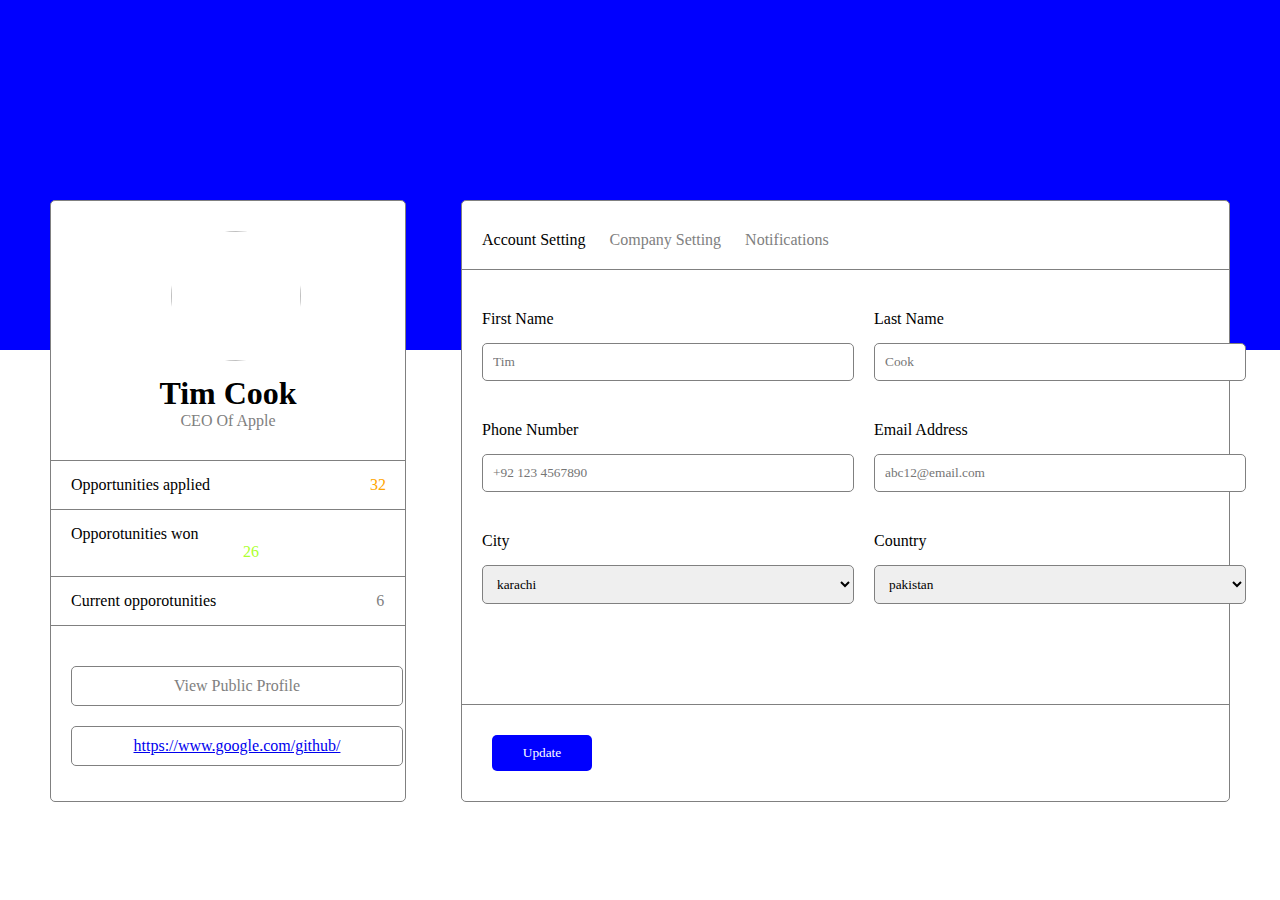
==== index-2.html @ 80619940 "detail cards" ====
<!DOCTYPE html>
<html lang="en">
<head>
    <meta charset="UTF-8">
    <meta http-equiv="X-UA-Compatible" content="IE=edge">
    <meta name="viewport" content="width=device-width, initial-scale=1.0">
    <title>Document</title>
    <link rel="stylesheet" href="./index-2.css">
</head>
<body>
    <div id="main">
        <div id="box-1">
            <img id="image" src="./../../../ganesh adwani/pictures/extra picture/img8.jpg">
            <h1 id="heading-1">tim cook</h1>
            <p id="p-1"><span id="span-1">ceo</span> of apple</p>
            <p id="p-2">Opportunities applied &nbsp;&nbsp;&nbsp;&nbsp;&nbsp;&nbsp;&nbsp;&nbsp;&nbsp;&nbsp;&nbsp;&nbsp;&nbsp;&nbsp;&nbsp;&nbsp;&nbsp;&nbsp;&nbsp;&nbsp;&nbsp;&nbsp;&nbsp;&nbsp;&nbsp;&nbsp;&nbsp;&nbsp;&nbsp;&nbsp;&nbsp;&nbsp;&nbsp;&nbsp;&nbsp;&nbsp;&nbsp;&nbsp;&nbsp;<span id="span-2">32</span></p>
            <p id="p-3">Opporotunities won &nbsp;&nbsp;&nbsp;&nbsp;&nbsp;&nbsp;&nbsp;&nbsp;&nbsp;&nbsp;&nbsp;&nbsp;&nbsp;&nbsp;&nbsp;&nbsp;&nbsp;&nbsp;&nbsp;&nbsp;&nbsp;&nbsp;&nbsp;&nbsp;&nbsp;&nbsp;&nbsp;&nbsp;&nbsp;&nbsp;&nbsp;&nbsp;&nbsp;&nbsp;&nbsp;&nbsp;&nbsp;&nbsp;&nbsp;&nbsp;&nbsp;&nbsp;&nbsp;<span id="span-3">26</span></p>
            <p id="p-4">Current opporotunities &nbsp;&nbsp;&nbsp;&nbsp;&nbsp;&nbsp;&nbsp;&nbsp;&nbsp;&nbsp;&nbsp;&nbsp;&nbsp;&nbsp;&nbsp;&nbsp;&nbsp;&nbsp;&nbsp;&nbsp;&nbsp;&nbsp;&nbsp;&nbsp;&nbsp;&nbsp;&nbsp;&nbsp;&nbsp;&nbsp;&nbsp;&nbsp;&nbsp;&nbsp;&nbsp;&nbsp;&nbsp;&nbsp;&nbsp;<span id="span-4">6</span></p>
            <p id="p-5">view public profile</p>
            <p id="p-6"><a href="https://www.google.com/search?q=github&oq=github&aqs=chrome..69i57j0i271.3972j0j15&sourceid=chrome&ie=UTF-8">https://www.google.com/github/</a></p>
        </div>
        <div id="box-2">
            <div id="header">
                <a id="a-1" href="./pages/Account Setting.html">account setting</a>
                <a id="a-2" href="./pages/Company Setting.html">company setting</a>
                <a id="a-2" href="./pages/Notifications.html">notifications</a>
            </div>
            <div id="body">
                <div id="body-1">
                    <div div="div-body-1">
                        <p id="p-7">first name</p>
                        <input placeholder="Tim" type="text">
                    </div>
                    <div id="div-body-2">
                        <p id="p-7">last name</p>
                        <input placeholder="Cook" type="text">
                    </div>
                </div>
                <div id="body-2">
                    <div>
                        <p id="p-7">phone number</p>
                        <input placeholder="+92 123 4567890" type="number">
                    </div>
                    <div>
                        <p id="p-7">email address</p>
                        <input placeholder="abc12@email.com" type="email">
                    </div>
                </div>
                <div id="body-3">
                    <div>
                        <p id="p-7">city</p>
                        <select>
                            <option>karachi</option>
                            <option>lahore</option>
                            <option>islambad</option>
                            <option>badin</option>
                            <option>multan</option>
                        </select>
                    </div>
                    <div>
                        <p id="p-7">country</p>
                        <select>
                            <option>pakistan</option>
                            <option>amrecia</option>
                            <option>india</option>
                            <option>china</option>
                            <option>dubai</option>
                        </select>
                    </div>
                </div>
            </div>
            <div id="last">
                <button>update</button>
            </div>
        </div>   
    </div>
</body>
</html>
---- index-2.css ----
*{
    padding: 0px;
    margin: 0px;
    font-family: roboto-medium;
}
@font-face {
    font-family: roboto-medium;
    src: url(./../../assinments-css/fonts/Roboto-Medium.ttf);
}
#main{
    background-color: blue;
    height: 150px;
    padding-top: 200px;
    padding-left: 50px;
    padding-right: 50px;
}
#box-1{
    background-color: white;
    border: 1px solid gray;
    border-radius: 5px;
    width: 30%;
    height: 600px;
    float: left;
}
#box-2{
    background-color: white;
    border: 1px solid gray;
    border-radius: 5px;
    width: 65%;
    height: 600px;
    float: right;
}
#image{
    width: 130px;
    height: 130px;
    border-radius: 100%;
    margin: 120px;
    margin-top: 30px;
    margin-bottom: 0px;
}
#heading-1{
    text-align: center;
    text-transform: capitalize;
    margin-top: 10px;
}
#span-1{
    text-transform: uppercase;
}
#p-1{
    text-transform: capitalize;
    text-align: center;
    color: gray;
}
#p-2{
    border: 1px solid gray;
    padding: 15px;
    padding-left: 20px;
    border-left: none;
    border-right: none;
    margin-top: 30px;
}
#p-3{
    padding: 15px;
    padding-left: 20px;
}
#p-4{
    padding: 15px;
    padding-left: 20px;
    border: 1px solid gray;
    border-left: none;
    border-right: none;
}
#p-5{
    color: gray;
    text-transform: capitalize;
    margin: 20px;
    padding: 10px;
    width: 310px;
    text-align: center;
    border: 1px solid gray;
    border-radius: 5px;
    margin-top: 40px;
}
#p-6{
    margin: 20px;
    padding: 10px;
    width: 310px;
    text-align: center;
    border: 1px solid gray;
    border-radius: 5px;
    text-decoration: none;
}
#span-2{
    color: orange;
}
#span-3{
    color: greenyellow;
}
#span-4{
    color: gray;
}
#header{
    border: 1px solid gray;
    border-top-left-radius: 5px;
    border-top-right-radius: 5px;
    border-top: none;
    border-left: none;
    border-right: none;
    padding-top: 30px;
    padding-bottom: 20px;
    padding-left: 20px;
}
#a-1{
    text-transform: capitalize;
    margin-top: 30px;
    margin-right: 20px;
    color: black;
    text-decoration: none;
}
#a-2{
    text-transform: capitalize;
    margin-top: 30px;
    margin-right: 20px;
    color: gray;
    text-decoration: none;
}
#p-7{
    margin-top: 40px;
    margin-left: 20px;
    text-transform: capitalize;
    margin-bottom: 15px;
}
input{
    margin-left: 20px;
    width: 350px;
    padding: 10px;
    border-radius: 5px;
    border: 1px solid gray;
}
#body-1,#body-2,#body-3{
    display: inline-flex;
}
select{
    margin-left: 20px;
    width: 372px;
    padding: 10px;
    border-radius: 5px;
    border: 1px solid gray;    
}
#last{
    border: 1px solid gray;
    border-bottom: none;
    border-left: none;
    border-right: none;
    margin-top: 100px;
}
button{
    text-transform: capitalize;
    color: white;
    background-color: blue;
    /* border: 1px solid gray; */
    width: 100px;
    padding: 10px;
    border-radius: 5px;
    margin: 30px;
    border: none;
}
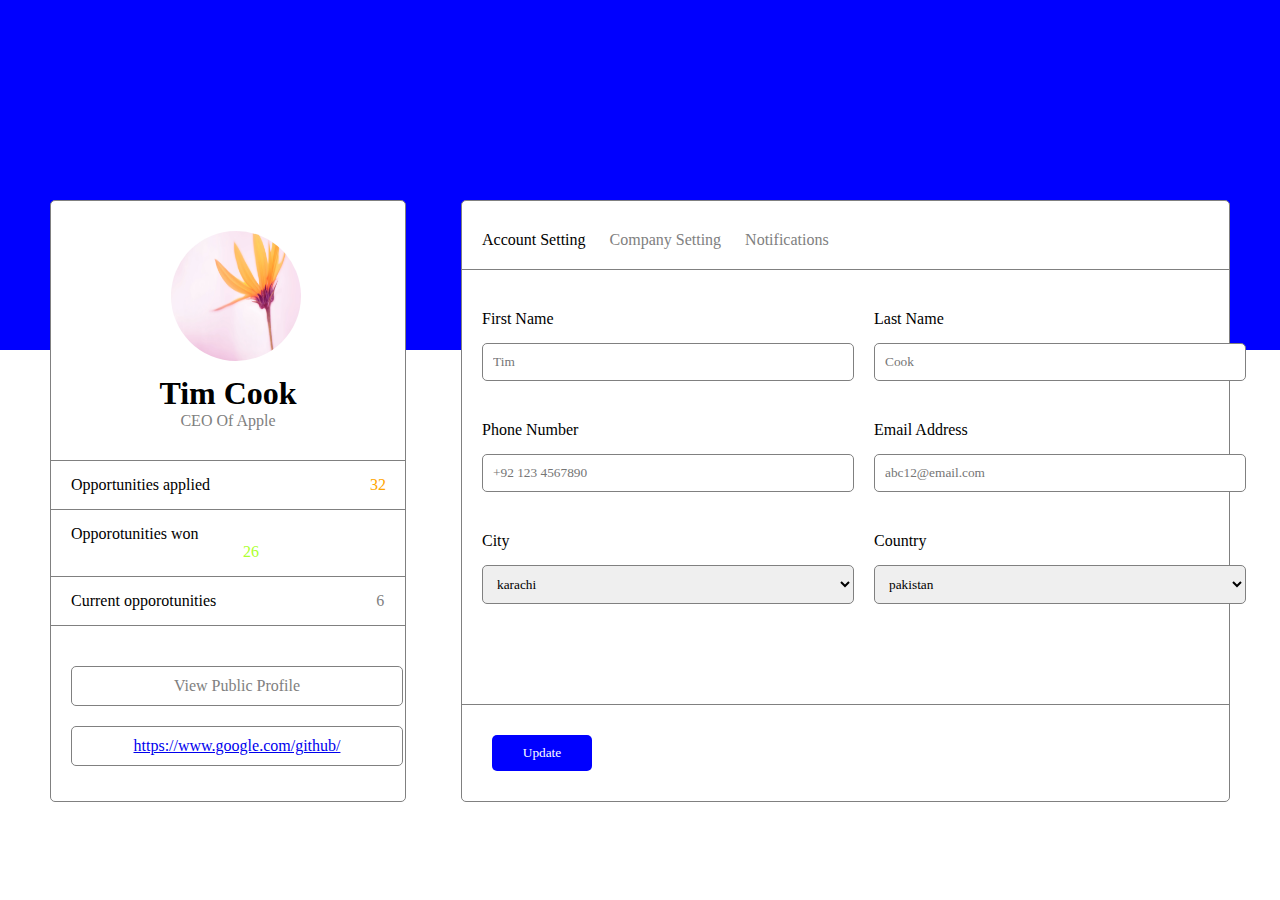
==== commit 3a585849: "some changing" ====
--- a/index-2.html
+++ b/index-2.html
@@ -10,7 +10,7 @@
 <body>
     <div id="main">
         <div id="box-1">
-            <img id="image" src="./../../../ganesh adwani/pictures/extra picture/img8.jpg">
+            <img id="image" src="./pages/img8.jpg">
             <h1 id="heading-1">tim cook</h1>
             <p id="p-1"><span id="span-1">ceo</span> of apple</p>
             <p id="p-2">Opportunities applied &nbsp;&nbsp;&nbsp;&nbsp;&nbsp;&nbsp;&nbsp;&nbsp;&nbsp;&nbsp;&nbsp;&nbsp;&nbsp;&nbsp;&nbsp;&nbsp;&nbsp;&nbsp;&nbsp;&nbsp;&nbsp;&nbsp;&nbsp;&nbsp;&nbsp;&nbsp;&nbsp;&nbsp;&nbsp;&nbsp;&nbsp;&nbsp;&nbsp;&nbsp;&nbsp;&nbsp;&nbsp;&nbsp;&nbsp;<span id="span-2">32</span></p>
